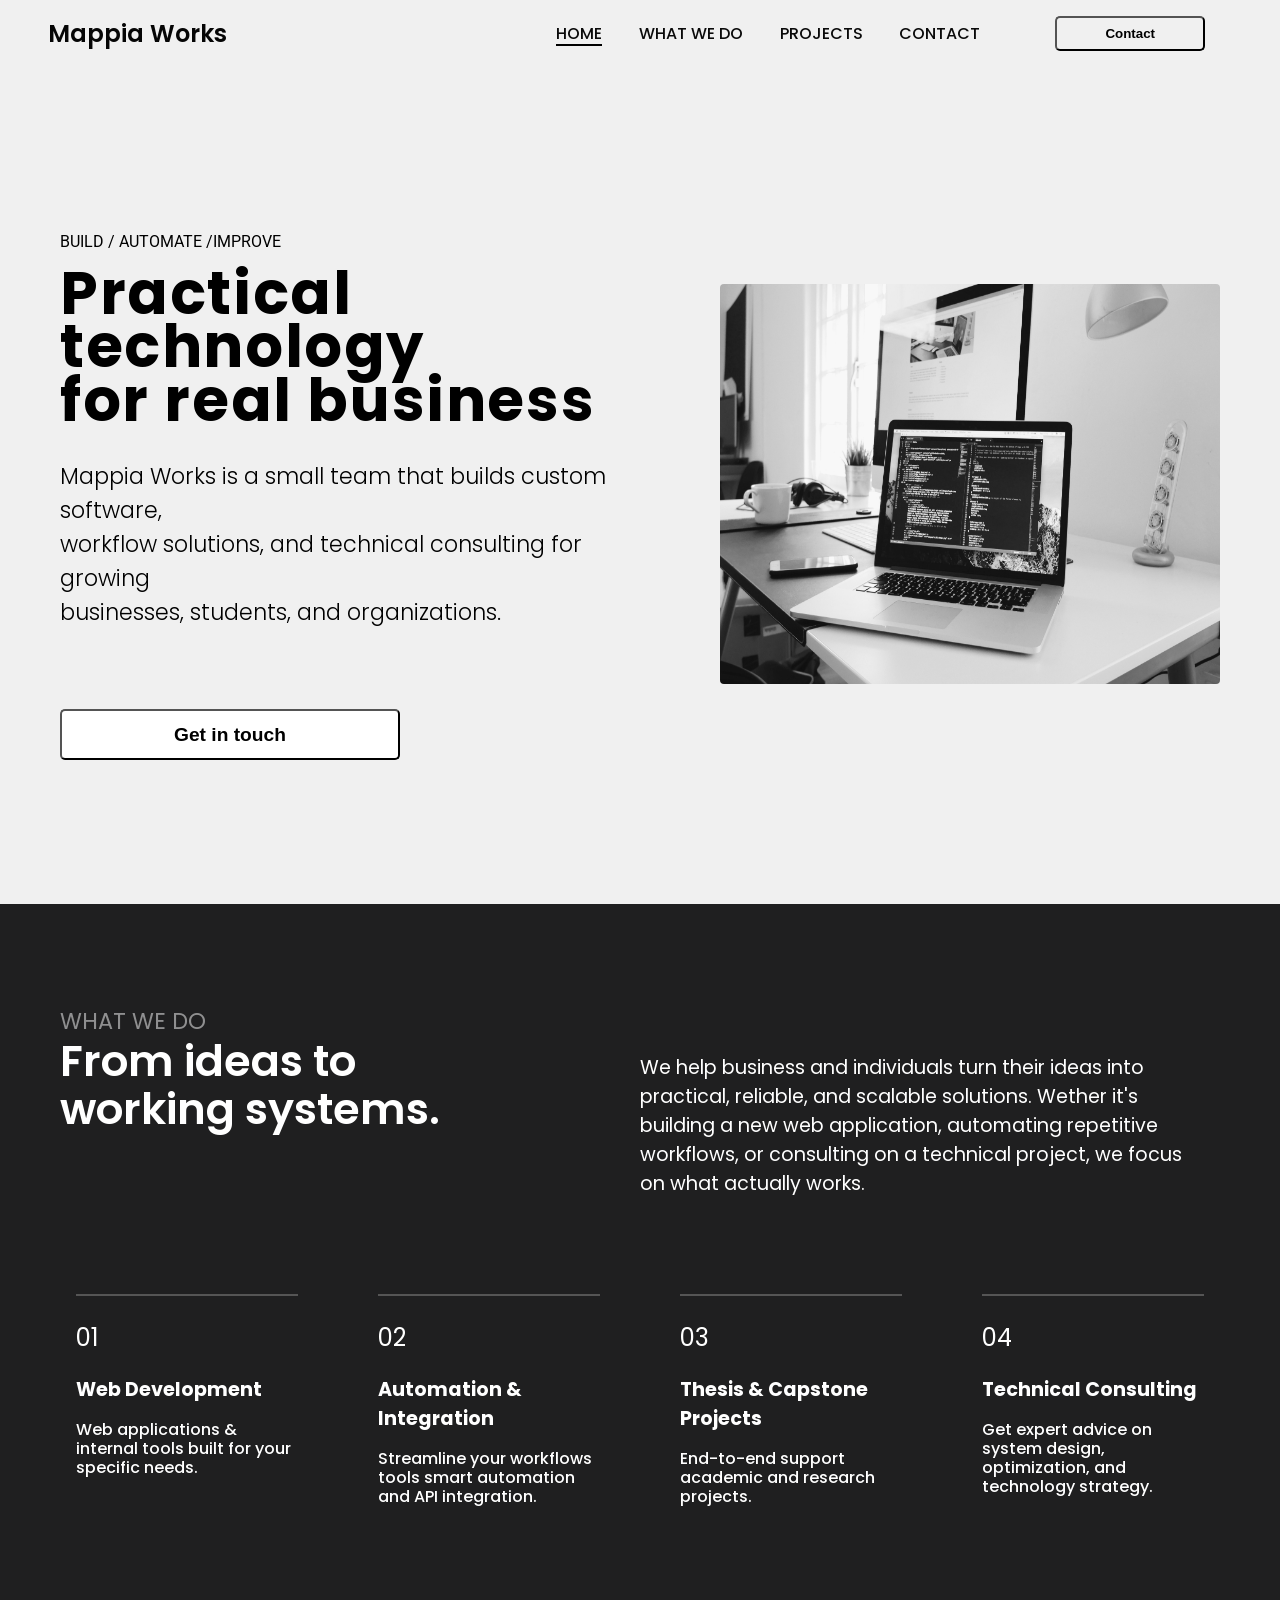
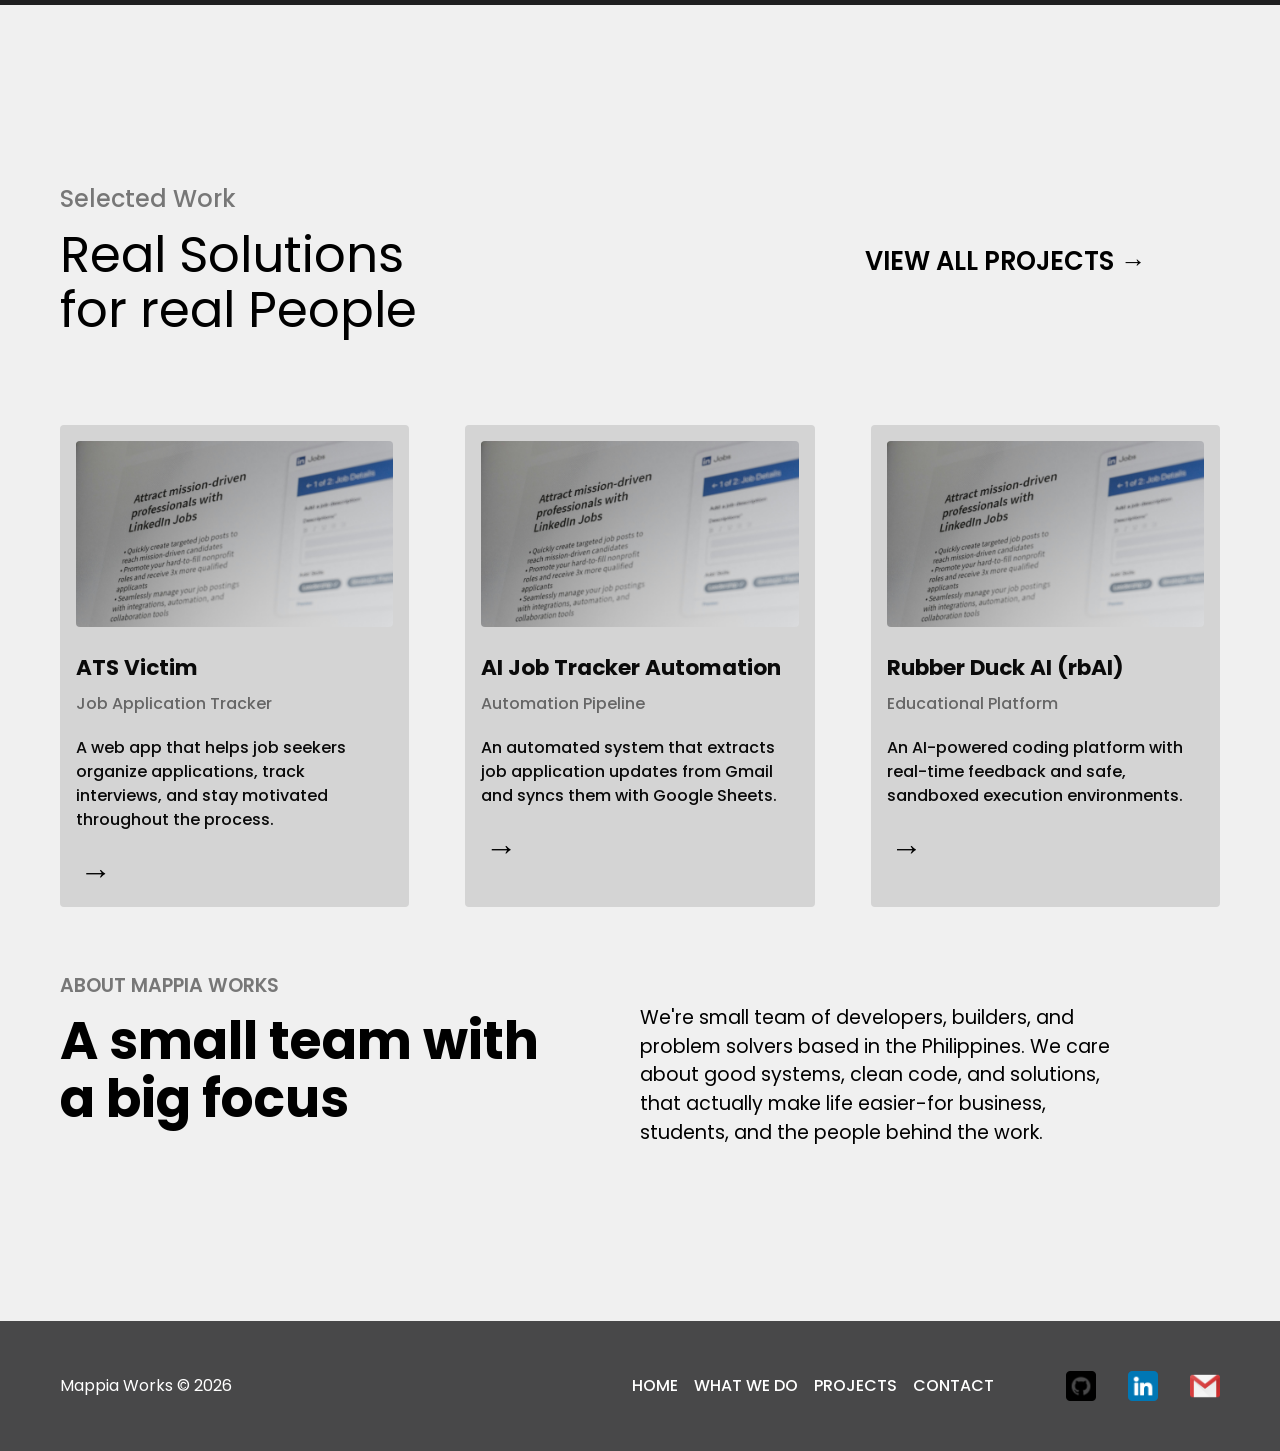
==== index.html @ 63f1b7a3 "testing5" ====
<!doctype html>
<html lang="en">
  <head>
    <meta charset="UTF-8" />
    <meta http-equiv="X-UA-Compatible" content="IE=edge" />
    <meta name="viewport" content="width=device-width, initial-scale=1.0" />
    <link rel="stylesheet"href="https://fonts.googleapis.com/css?family=Tangerine"/>
    <link href="https://fonts.googleapis.com/css2?family=Inter:wght@300;400;600;700&display=swap"
      rel="stylesheet"
    />
    <link rel="stylesheet" href="main.css" />
    <script src="main.js" defer></script>
    <title>Practice_Company</title>
  </head>
  <body>
    <header>
      <div class="navbar">
        <h1>Mappia Works</h1>
        <nav>
          <ul>
            <li><a href="#intro">Home</a></li>
            <li><a href="#what-we-do">What we do</a></li>
            <li><a href="#our-work">Projects</a></li>
            <li><a href="#footer">Contact</a></li>
          </ul>
          <button class="get-in-touch">Contact</button>
        </nav>
      </div>
    </header>

    <main>
      <section class="intro" id="intro">
        <div class="intro-text">
          <div class="small-intro">
            <h3>BUILD / AUTOMATE /IMPROVE</h3>
          </div>
          <div class="intro-content">
            <h2>
              Practical technology<br />
              for real business
            </h2>
            <p>
              Mappia Works is a small team that builds custom software,<br />
              workflow solutions, and technical consulting for growing<br />
              businesses, students, and organizations.
            </p>
          </div>
          <button class="get-in-touch-below">Get in touch</button>
        </div>
        <div class="intro-image">
          <img
            src="imgs/intropic.jpg"
            alt="Mappia Works intro image"
            width="600"
            height="400"
          />
        </div>
      </section>

      <section class="what-we-do" id="what-we-do">
        <div class="small-wedo">
          <h3>WHAT WE DO</h3>
          <h4>
            From ideas to<br />
            working systems.
          </h4>
          <p>
            We help business and individuals turn their ideas into<br />
            practical, reliable, and scalable solutions. Wether it's<br />
            building a new web application, automating repetitive<br />
            workflows, or consulting on a technical project, we focus<br />
            on what actually works.
          </p>
        </div>
        <div class="work-list">
          <ul>
            <li>
              <div class="line"></div>
              <h3>01</h3>
              <h4>Web Development</h4>
              <p>
                Web applications & internal tools built for your specific needs.
              </p>
            </li>
            <li>
              <div class="line"></div>
              <h3>02</h3>
              <h4>Automation & Integration</h4>
              <p>
                Streamline your workflows tools smart automation and API
                integration.
              </p>
            </li>
            <li>
              <div class="line"></div>
              <h3>03</h3>
              <h4>Thesis & Capstone Projects</h4>
              <p>End-to-end support academic and research projects.</p>
            </li>
            <li>
              <div class="line"></div>
              <h3>04</h3>
              <h4>Technical Consulting</h4>
              <p>
                Get expert advice on system design, optimization, and technology
                strategy.
              </p>
            </li>
          </ul>
        </div>
      </section>

      <section class="our-work" id="our-work">
        <h3>Selected Work</h3>
        <p>Real Solutions<br />for real People</p>

        <div class="to-projects">
          <a href="#" aria-label="View all projects"
            >View all projects &rarr;</a
          >
        </div>

        <div class="projects">
          <ul>
            <li>
              <img src="imgs/ATS.jpg" alt="ATS Victim project dashboard" />
              <h3>ATS Victim</h3>
              <p class="project-type">Job Application Tracker</p>
              <p>
                A web app that helps job seekers organize applications, track
                interviews, and stay motivated throughout the process.
              </p>
              <a href="#" aria-label="View ATS Victim project">&rarr;</a>
            </li>
            <li>
              <img
                src="imgs/ATS.jpg"
                alt="AI Job Tracker Automation project dashboard"
              />
              <h3>AI Job Tracker Automation</h3>
              <p class="project-type">Automation Pipeline</p>
              <p>
                An automated system that extracts job application updates from
                Gmail and syncs them with Google Sheets.
              </p>
              <a href="#" aria-label="View AI Job Tracker Automation project"
                >&rarr;</a
              >
            </li>
            <li>
              <img src="imgs/ATS.jpg" alt="Rubber Duck AI project dashboard" />
              <h3>Rubber Duck AI (rbAI)</h3>
              <p class="project-type">Educational Platform</p>
              <p>
                An AI-powered coding platform with real-time feedback and safe,
                sandboxed execution environments.
              </p>
              <a href="#" aria-label="View Rubber Duck AI project">&rarr;</a>
            </li>
          </ul>
        </div>

        <div class="last-part">
          <h3>ABOUT MAPPIA WORKS</h3>
          <h4>
            A small team with<br />
            a big focus
          </h4>
          <p>
            We're small team of developers, builders, and problem solvers based
            in the Philippines. We care about good systems, clean code, and
            solutions, that actually make life easier-for business, students,
            and the people behind the work.
          </p>
        </div>
      </section>

      <footer id="footer">
        <p>Mappia Works &copy; 2026</p>
        <div class="footer-nav">
          <ul>
            <li><a href="#intro">Home</a></li>
            <li><a href="#what-we-do">What we do</a></li>
            <li><a href="#our-work">Projects</a></li>
            <li><a href="#footer">Contact</a></li>
          </ul>
        </div>
        <div class="icons">
          <img
            src="imgs/github.png"
            alt="git icon"
            width="30"
            height="30"
            class="git-icon"
          />
          <img
            src="imgs/linkedin.png"
            alt="linkedin icon"
            width="30"
            height="30"
            class="linkedin-icon"
          />
          <img
            src="imgs/logo (1).png"
            alt="gmail icon"
            width="30"
            height="30"
            class="gmail-icon"
          />
        </div>
      </footer>
    </main>
  </body>
</html>
---- main.css ----
@import url("https://fonts.googleapis.com/css2?family=Poppins:wght@300;400;600;700&display=swap");
@import url("https://fonts.googleapis.com/css2?family=Roboto:wght@300;400;700&display=swap");

html {
  font-size: 16px;
}

* {
  box-sizing: border-box;
  margin: 0;
  padding: 0;
}

body {
  background-color: #f0f0f0;
  font-family: "Poppins", sans-serif;
  padding-top: 5rem;
}

header .navbar {
  position: fixed;
  top: 0;
  left: 0;
  z-index: 10;
  width: 100%;
  display: flex;
  align-items: center;
  background-color: #f0f0f0;
  padding: 1rem;
  color: #050505;
}

.navbar h1 {
  font-size: 1.5rem;
  font-weight: 600;
  margin-left: 2rem;
  font-weight: 600;
}

nav {
  display: flex;
  align-items: center;
  gap: 1rem;
  margin-left: auto;
}

ul {
  display: flex;
  text-transform: uppercase;
  text-align: center;
  gap: 2.3rem;
  margin: 0;
  position: relative;
  right: 20%;
}

li,
a {
  text-decoration: none;
  list-style: none;
  color: #0a0a0a;
  font-weight: 500;
}

nav li a {
  display: inline-block;
  background: linear-gradient(#000, #000) left bottom / 0 2px no-repeat;
}

nav li a:hover {
  animation: underlineGrow 0.3s ease-in-out forwards;
}

nav li a.active {
  background: linear-gradient(#000, #000) left bottom / 100% 2px no-repeat;
}

@keyframes underlineGrow {
  from {
    background-size: 0 2px;
  }
  to {
    background-size: 100% 2px;
  }
}

.get-in-touch {
  background-color: #fff;
  color: #000;
  padding: 0.5rem 3rem;
  border-radius: 5px;
  position: relative;
  right: 10%;
  transition: color 0.3s ease-in-out;
  font-weight: 600;
}

.get-in-touch,
.get-in-touch-below {
  background: linear-gradient(#000, #000) bottom / 100% 0 no-repeat;
  transition:
    background-size 0.3s ease-in-out,
    color 0.3s ease-in-out;
}

.get-in-touch:hover,
.get-in-touch-below:hover {
  background-size: 100% 100%;
  color: #fff;
}

.intro {
  font-family: "Poppins", sans-serif;
  margin: 0 60px;
  padding-top: 2rem;
  margin-bottom: 9rem;
  display: flex;
  gap: 3rem;
  align-items: center;
}

.intro,
.what-we-do,
.our-work,
footer {
  scroll-margin-top: 5rem;
}

.intro-text,
.intro-image {
  width: 50%;
}

.intro-image img {
  display: block;
  width: 90%;
  margin-left: auto;
  margin-top: 6rem;
  filter: grayscale(100%);
  border-radius: 4px;
}

.small-intro h3 {
  text-align: left;
  margin: 120px 0 0 0;
  font-size: 1rem;
  font-weight: 400;
  font-family: "Roboto", sans-serif;
}

.intro-content h2 {
  font-size: 3.7rem;
  margin: 1rem 0;
  letter-spacing: 0.1rem;
  line-height: 0.9;
}

.intro-content p {
  font-size: 1.4rem;
  margin: 2rem 0;
  font-weight: 300;
}

.get-in-touch-below {
  background-color: #fff;
  color: #000;
  padding: 0.8rem 7rem;
  border-radius: 5px;
  margin-top: 3rem;
  font-weight: 600;
  font-size: 1.2rem;
}

.what-we-do {
  padding: 5rem 60px;
  margin: 8rem 0;
  background-color: #1f1f20;
  color: #fff;
    }

.small-wedo h3 {
  font-size: 1.4rem;
  opacity: 0.5;
  font-weight: 400;
}

.small-wedo h3,
.small-wedo h4 {
  position: relative;
  top: 20px;
}

.small-wedo h4 {
  font-size: 2.7rem;
  font-weight: 600;
  line-height: 1.1;
}

.small-wedo p {
  width: min(50%, 600px);
  margin-left: auto;
  font-size: 1.2rem;
  margin-bottom: 1rem;
  position: relative;
  bottom: 60px;
}

.work-list li {
  min-width: 20px;
  padding: 1rem;
  height: 100%;
  width: 100%;
  transition:
    transform 0.3s ease-in-out,
    box-shadow 0.3s ease-in-out;
}

.work-list li:hover {
  box-shadow: inset 0 0 0 1px #f1f0f0;
  border-radius: 4px;
  transform: scale(1.02);
  height: 100%;
  width: 100%;
}

.work-list li:hover .line {
  opacity: 0;
  transition: opacity 0.5s ease-in-out;
}

.work-list ul {
  display: grid;
  grid-template-columns: repeat(4, minmax(0, 1fr));
  gap: 3rem;
  margin: 0;
  padding: 0.2rem 0;
  position: static;
  right: auto;
  text-align: left;
  text-transform: none;
  align-items: start;
}

.work-list .line {
  width: 100%;
  height: 2px;
  margin-bottom: 1.5rem;
  background-color: #555;
  transition: opacity 0.5s ease-in-out;
}

.work-list li h3 {
  color: #ffffff;
  margin-bottom: 1.25rem;
  font-size: 1.5rem;
  font-weight: 400;
}

.work-list li h4 {
  color: #ffffff;
  margin-bottom: 1rem;
  font-size: 1.2rem;
}

.work-list li p {
  color: #ffffff;
  font-size: 1rem;
  line-height: 1.2rem;
}

.our-work {
  padding: 3rem 60px 0.12rem;
  margin: 8rem 0 2rem;
  background-color: #f0f0f0;
  color: #000;
}

.our-work > h3 {
  font-size: 1.5rem;
  margin-bottom: 0.75rem;
  opacity: 0.5;
  font-weight: 500;
}

.our-work > p {
  margin-bottom: 3rem;
  font-size: 3.1rem;
  line-height: 1.1;
}

.projects {
  max-width: 1400px;
  margin: 0 auto;
}

.to-projects {
  text-align: right;
  position: relative;
  right: 4rem;
  bottom: 9rem;
}

.to-projects a {
  text-transform: uppercase;
  font-size: 1.6rem;
  text-decoration: none;
  border: 2px solid transparent;
  color: #000;
  font-weight: 600;
  background: linear-gradient(#000, #000) bottom / 100% 0 no-repeat;
  transition:
    background-size 0.3s ease-in-out,
    color 0.3s ease-in-out;
  padding: 0.5rem 0.5rem;
}

.to-projects a:hover {
  background-size: 100% 100%;
  color: #fff;
  border-color: #6d6c6c;
  padding: 0.5rem 0.5rem;
}

.projects ul {
  display: grid;
  grid-template-columns: repeat(3, minmax(0, 1fr));
  gap: 3.5rem;
  margin: 0;
  position: static;
  right: auto;
  text-align: left;
  text-transform: none;
}

.projects li {
  min-width: 0;
  background-color: #d4d4d4;
  padding: 1rem;
  border-radius: 4px;
  transition:
    transform 0.3s ease-in-out,
    box-shadow 0.3s ease-in-out;
}

.projects li > img {
  display: block;
  width: 100%;
  aspect-ratio: 1.7 / 1;
  object-fit: cover;
  margin-bottom: 1.5rem;
  border-radius: 4px;
}

.projects li h3 {
  margin-bottom: 0.5rem;
  font-size: 1.35rem;
}

.projects li p {
  max-width: 24rem;
  margin-bottom: 1.25rem;
  font-size: 1rem;
  line-height: 1.5;
}

.projects li .project-type {
  margin-bottom: 1.25rem;
  color: #666;
}

.projects li a {
  display: inline-block;
  color: #000;
  font-size: 2rem;
  line-height: 1;
  padding: 0.1rem;
  border: 2px solid transparent;
  text-decoration: none;
  transition:
    border-color 0.3s ease-in-out,
    color 0.3s ease-in-out;
}

.projects li:hover {
  box-shadow: 0 0 5px rgba(0, 0, 0, 0.2);
  color: #000;
  transform: scale(1.06);
  transition: box-shadow 0.4s all ease-in-out;
}

.projects li:hover a {
  color: #ffffff;
  border-color: #6d6c6c;
  background-color: black;
}

.last-part {
  margin-top: 4rem;
}

.last-part h3 {
  font-size: 1.2rem;
  margin-bottom: 0.75rem;
  opacity: 0.5;
  font-weight: 600;
}

.last-part h4 {
  font-size: 3.25rem;
  color: black;
  margin-bottom: 1rem;
  line-height: 1.1;
}

.last-part p {
  max-width: 30rem;
  font-size: 1.2rem;
  line-height: 1.5;
  position: relative;
  left: 50%;
  bottom: 139px;
}

footer {
  background-color: #484849;
  height: 130px;
  width: 100%;
  display: flex;
  align-items: center;
  justify-content: space-between;
  padding: 0 60px;
  color: #fff;
}

.footer.nav li {
  list-style: none;
}

.footer-nav ul {
  display: flex;
  gap: 1rem;
  margin: 0;
}

.footer-nav {
  margin-left: auto;
}

.icons {
  display: flex;
  gap: 2rem;
  transition: all 0.3s ease-in-out;
}

.icons img:hover {
  filter: drop-shadow(0 0 4px #dbd6e2);
  transform: scale(1.1);
  transition: all 0.3s ease-in-out;
}

.footer-nav a {
  display: inline-block;
  color: #fff;
  text-decoration: none;
  font-weight: 500;
  background: linear-gradient(#fff, #fff) left bottom / 0 2px no-repeat;
}

.footer-nav a:hover {
  animation: underlineGrow 0.3s ease-in-out forwards;
}

@keyframes underlineGrow {
  from {
    background-size: 0 2px;
  }
  to {
    background-size: 100% 2px;
  }
}
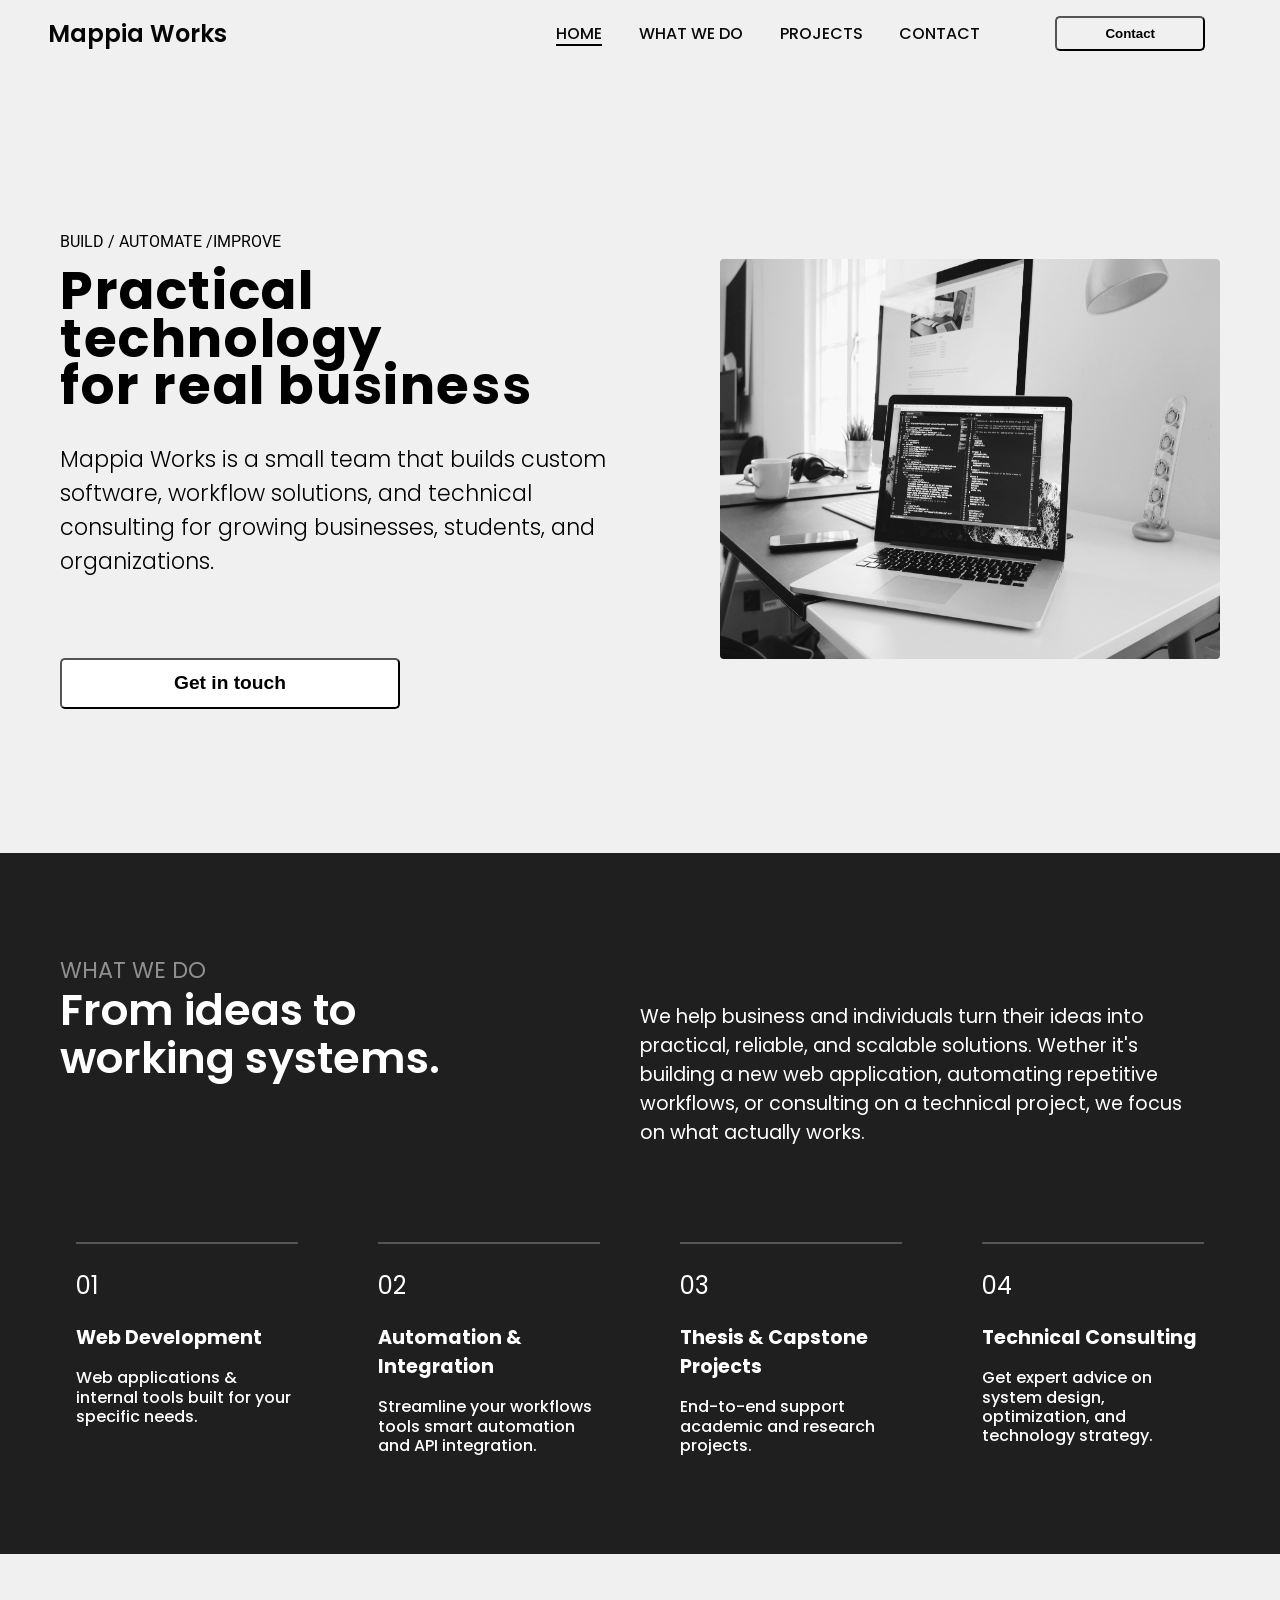
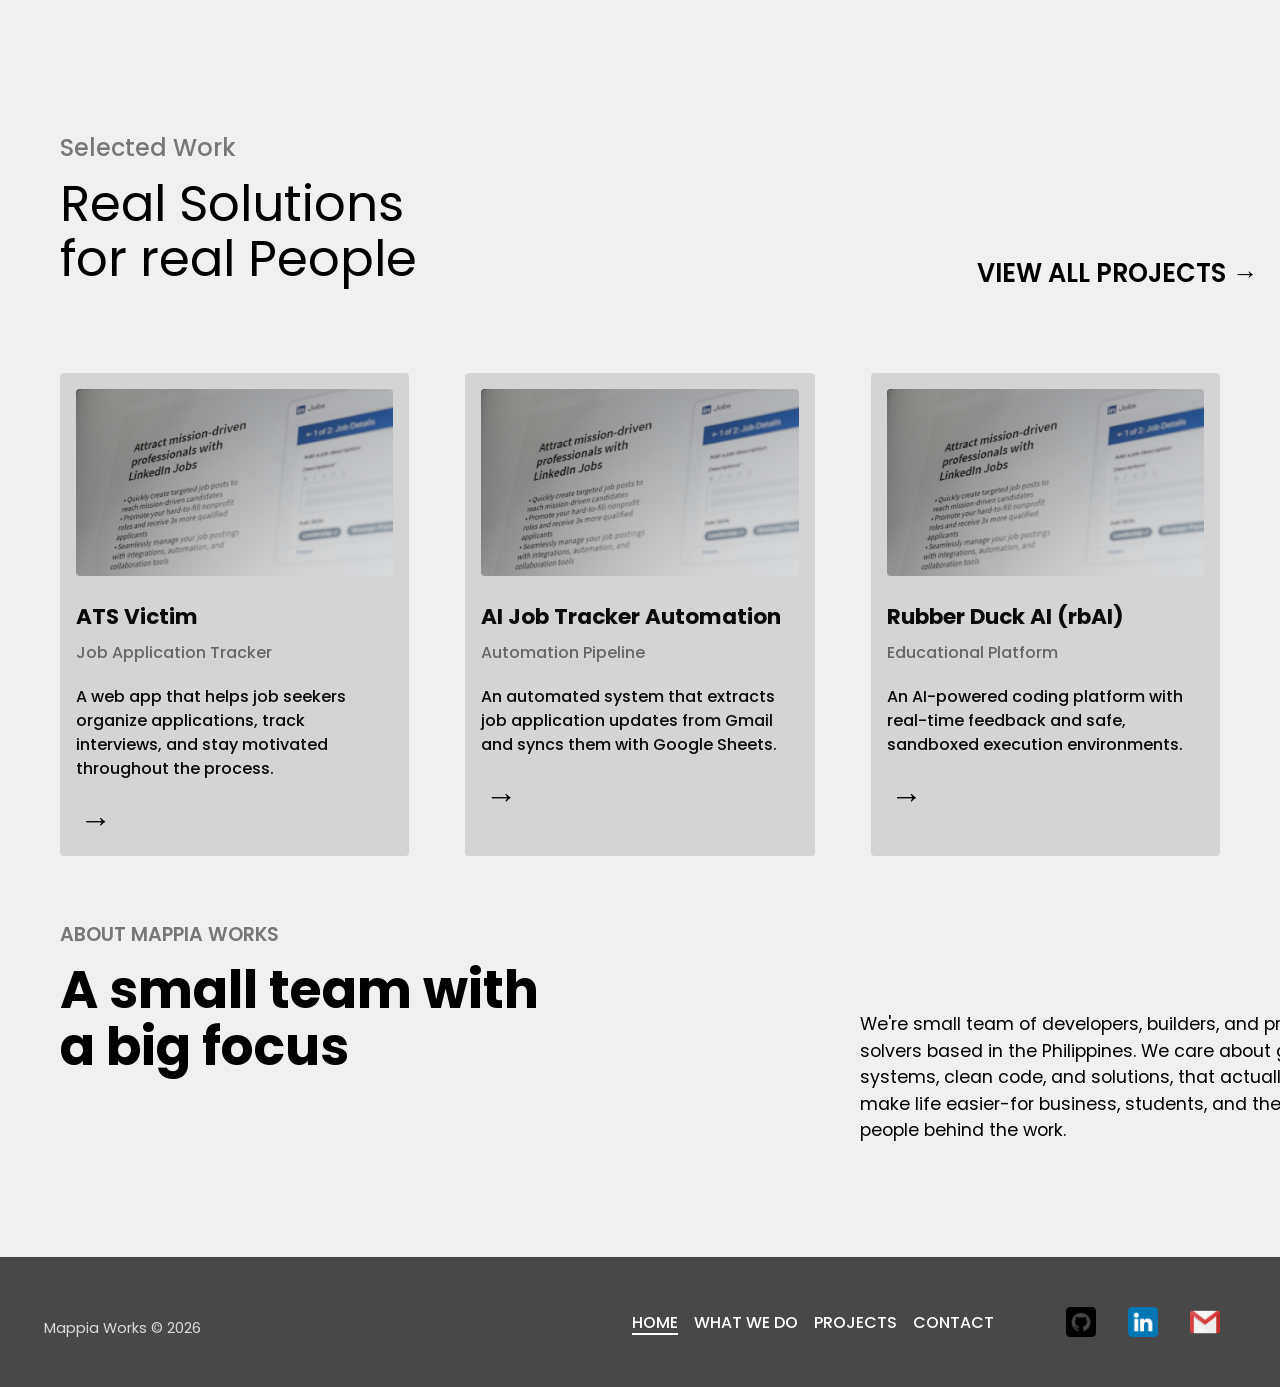
==== commit edfa6525: "responsive" ====
--- a/index.html
+++ b/index.html
@@ -9,6 +9,7 @@
       rel="stylesheet"
     />
     <link rel="stylesheet" href="main.css" />
+    <link rel="stylesheet" href="reponsive.css" />
     <script src="main.js" defer></script>
     <title>Practice_Company</title>
   </head>
@@ -16,7 +17,10 @@
     <header>
       <div class="navbar">
         <h1>Mappia Works</h1>
-        <nav>
+        <button class="menu-toggle" type="button" aria-expanded="false" aria-controls="primary-navigation">
+          Menu
+        </button>
+        <nav id="primary-navigation">
           <ul>
             <li><a href="#intro">Home</a></li>
             <li><a href="#what-we-do">What we do</a></li>
@@ -40,9 +44,9 @@
               for real business
             </h2>
             <p>
-              Mappia Works is a small team that builds custom software,<br />
-              workflow solutions, and technical consulting for growing<br />
-              businesses, students, and organizations.
+              Mappia Works is a small team that builds custom software, workflow
+              solutions, and technical consulting for growing businesses,
+              students, and organizations.
             </p>
           </div>
           <button class="get-in-touch-below">Get in touch</button>
--- a/main.css
+++ b/main.css
@@ -15,6 +15,20 @@
   background-color: #f0f0f0;
   font-family: "Poppins", sans-serif;
   padding-top: 5rem;
+  animation-name: practice1;
+  animation-duration: 0.7s;
+  animation-timing-function: ease-out;
+  animation-fill-mode: both;
+  animation-delay: 0.2s;
+}
+
+@keyframes practice1 {
+  from {
+    opacity: 0;
+  }
+  to {
+    opacity: 1;
+  }
 }
 
 header .navbar {
@@ -171,12 +185,15 @@
   font-size: 1.2rem;
 }
 
+
+
+
 .what-we-do {
   padding: 5rem 60px;
   margin: 8rem 0;
   background-color: #1f1f20;
   color: #fff;
-    }
+}
 
 .small-wedo h3 {
   font-size: 1.4rem;
@@ -432,6 +449,14 @@
   color: #fff;
 }
 
+footer p {
+  font-size: 1.9rem;
+  position: relative;
+  top: 0.5rem;
+  right: 2rem;
+  opacity: 0.8;
+}
+
 .footer.nav li {
   list-style: none;
 }
@@ -468,6 +493,10 @@
 
 .footer-nav a:hover {
   animation: underlineGrow 0.3s ease-in-out forwards;
+}
+
+.footer-nav a.active {
+  background: linear-gradient(#fff, #fff) left bottom / 100% 2px no-repeat;
 }
 
 @keyframes underlineGrow {
--- a/reponsive.css
+++ b/reponsive.css
@@ -0,0 +1,701 @@
+* {
+  box-sizing: border-box;
+}
+
+html,
+body {
+  overflow-x: hidden; /* Recommended to prevent horizontal scrollbars */
+}
+
+@media (max-width: 642px) and (min-width: 320px) {
+  .intro {
+    flex-direction: column;
+    align-items: stretch;
+    gap: 1.5rem;
+  }
+
+  .intro-text,
+  .intro-image {
+    width: 100%;
+  }
+
+  .intro-image {
+    order: -1;
+  }
+
+  header .navbar {
+    padding: 1rem;
+  }
+
+  .navbar h1 {
+    margin-left: 0;
+    font-size: 1.25rem;
+  }
+
+  .menu-toggle {
+    display: block;
+    margin-left: auto;
+    padding: 0.45rem 0.75rem;
+    border: 1px solid #000;
+    border-radius: 4px;
+    background: #fff;
+    color: #000;
+    font: inherit;
+    font-size: 0.8rem;
+    cursor: pointer;
+  }
+
+  .navbar nav {
+    display: none;
+    position: absolute;
+    top: 100%;
+    right: 1rem;
+    left: 1rem;
+    flex-direction: column;
+    align-items: stretch;
+    gap: 0.75rem;
+    padding: 1rem;
+    background: #f0f0f0;
+    border: 1px solid #000;
+  }
+
+  .navbar.menu-open nav {
+    display: flex;
+  }
+
+  .navbar nav ul {
+    position: static;
+    display: flex;
+    flex-direction: column;
+    gap: 0.75rem;
+    text-align: left;
+  }
+
+  .navbar nav .get-in-touch {
+    position: static;
+    width: 100%;
+    padding: 0.5rem;
+    display: flex;
+    align-items: center;
+    justify-content: center;
+    text-align: center;
+  }
+
+  .small-intro h3 {
+    text-align: center;
+    font-size: 0.5rem;
+    white-space: nowrap;
+    margin-top: 0;
+    right: 1.4rem;
+  }
+
+  .intro-content h2 {
+    font-size: 0.9rem;
+    white-space: nowrap;
+    text-align: center;
+    position: relative;
+    right: 0.1rem;
+  }
+
+  .intro-content {
+    transform: translateY(1rem);
+  }
+
+  .intro-content p {
+    font-size: 0.5rem;
+    white-space: normal;
+    line-height: 1.2;
+    margin: 0.1rem 0;
+    text-align: center;
+    position: static;
+    width: 100%;
+  }
+  .get-in-touch-below {
+    padding: 0.2rem 1rem;
+    font-size: 0.8rem;
+    text-align: center;
+    margin-top: 1rem;
+    position: absolute;
+    top: 65%;
+    left: 50%;
+    transform: translateX(-50%);
+  }
+
+  .intro-content p,
+  .intro-content h2 {
+    margin-bottom: 0.5rem;
+  }
+
+  .intro-image img {
+    width: 100%;
+    height: auto;
+    position: static;
+    margin: 2rem auto 0;
+    z-index: auto;
+  }
+
+  .small-wedo h3,
+  .small-wedo h4 {
+    font-size: 0.9rem;
+  }
+
+  .small-wedo p {
+    width: 100%;
+    margin-left: 0;
+    position: static;
+    bottom: auto;
+    margin-top: 5rem;
+    text-align: left;
+    font-size: 0.8rem;
+  }
+
+  .work-list ul {
+    display: flex;
+    flex-direction: column;
+    gap: 1rem;
+  }
+
+  .work-list li {
+    width: 100%;
+  }
+
+  .work-list li h3,
+  .work-list li h4,
+  .work-list li p {
+    text-align: left;
+    font-size: 0.8rem;
+    margin: auto;
+  }
+
+  .our-work h3,
+  .our-work p {
+    line-height: 1.2;
+    font-size: 0.9rem;
+    position: relative;
+    top: -5rem;
+  }
+
+  .our-work p {
+    font-size: 1.3rem;
+  }
+
+  .to-projects {
+    text-align: left;
+    position: relative;
+    bottom: 5rem;
+    right: -6rem;
+    margin-top: 1rem;
+  }
+
+  .to-projects a {
+    font-size: 0.8rem;
+  }
+
+  .projects ul {
+    display: flex;
+    flex-direction: column;
+    gap: 1rem;
+  }
+
+  .projects li {
+    width: 100%;
+  }
+
+  .projects li h3,
+  .projects li p,
+  .projects li a {
+    text-align: left;
+    font-size: 0.8rem;
+    margin: auto;
+    position: relative;
+    top: -1rem;
+  }
+
+  .last-part h3 {
+    position: relative;
+    top: -1rem;
+  }
+
+  .last-part h4 {
+    position: relative;
+    top: -1rem;
+    font-size: 1.3rem;
+  }
+
+  .last-part p {
+    position: relative;
+    top: -1rem;
+    left: 0;
+    padding: auto;
+    font-size: 0.6rem;   
+    text-align: center; 
+  }
+
+  .last-part h3 {
+    text-align: left;
+    font-size: 0.8rem;
+  }
+
+  #footer p {
+    font-size: 0.7rem;
+    white-space: nowrap;
+    position: relative;
+    right: -2rem;
+    bottom: -2rem;
+  }
+
+  .footer-nav {
+    display: none;
+  }
+
+  .icons {
+    position: relative;
+    right: 6.5rem;
+    bottom: 1.7rem;
+   
+  }
+}
+
+@media (max-width: 642px) and (min-width: 375px) {
+  #primary-navigation li {
+    font-size: 0.8rem;
+    position: relative;
+    left: 2.9rem;
+  }
+
+  .intro-content h2 {
+    font-size: 1.4rem;
+    line-height: 1.1;
+    line-height: 1.1;
+    white-space: nowrap;
+    margin-bottom: 0.5rem;
+    position: relative;
+    right: 0.1rem;
+  }
+
+  .intro-content p {
+    white-space: normal;
+    text-align: center;
+    line-height: 1.1;
+    font-size: 0.6rem;
+    margin: 0.1rem 0;
+    position: static;
+    width: 100%;
+  }
+
+  .get-in-touch-below {
+    position: relative;
+    top: 1.5rem;
+  }
+
+  .small-wedo p {
+    white-space: normal;
+    padding: auto;
+    font-size: 0.6rem;
+    text-align: left;
+    position: relative;
+    bottom: 2.5rem;
+  }
+
+  .to-projects {
+    position: relative;
+    bottom: 5rem;
+    left: 9rem;
+    margin-top: 1rem;
+  }
+
+  .icons {
+    position: relative;
+    right: 5rem;
+    bottom: 1.7rem;
+  }
+
+  #footer p {
+    font-size: 0.7rem;
+    white-space: nowrap;
+    position: relative;
+    left: 4rem;
+    bottom: -2rem;
+  }
+}
+
+@media (min-width: 425px) {
+  #footer p {
+    font-size: 0.7rem;
+    white-space: nowrap;
+    position: relative;
+    left: 5.7rem;
+    bottom: -2rem;
+  }
+
+  .to-projects {
+    position: relative;
+    bottom: 5rem;
+    left: 12.5rem;
+    margin-top: 1rem;
+  }
+}
+
+@media (max-width: 768px) and (min-width: 642px) {
+  .navbar h1 {
+    white-space: nowrap;
+    font-size: 1.2rem;
+  }
+
+  .navbar .get-in-touch {
+    width: 6rem;
+    height: 1.5rem;
+    position: relative;
+    right: 0;
+    padding: 0;
+    font-size: 0.8rem;
+    display: flex;
+    align-items: center;
+    justify-content: center;
+    text-align: center;
+  }
+
+  #primary-navigation li {
+    font-size: 0.7rem;
+    position: relative;
+    left: 2.9rem;
+  }
+
+  #primary-navigation ul {
+    gap: 1.5rem;
+  }
+
+  .navbar button.menu-toggle {
+    display: none;
+  }
+
+  .small-intro h3 {
+    font-size: 0.7rem;
+  }
+
+  .intro-content h2 {
+    font-size: 1.9rem;
+    white-space: nowrap;
+  }
+
+  .intro-content p {
+    font-size: 0.7rem;
+    white-space: normal;
+    text-align: left;
+    overflow-wrap: break-word;
+  }
+
+  .intro-image img {
+    width: 100%;
+    height: 100%;
+    position: static;
+    margin: 2rem 2rem 0;
+    z-index: auto;
+  }
+
+  .get-in-touch-below {
+    padding: 0.7rem 1.6rem;
+    font-size: 0.8rem;
+  }
+
+  .small-wedo h3 {
+    font-size: 1rem;
+  }
+
+  .small-wedo h4 {
+    font-size: 1.5rem;
+  }
+
+  .small-wedo p {
+    white-space: nowrap;
+    font-size: 0.8rem;
+    position: relative;
+    bottom: 2rem;
+  }
+
+  .work-list ul {
+    display: flex;
+    flex-direction: column;
+    gap: 1rem;
+  }
+
+  .work-list li {
+    width: 100%;
+  }
+
+  .our-work h3 {
+    font-size: 1.1rem;
+    position: relative;
+    top: -5rem;
+  }
+  .our-work p {
+    line-height: 1.2;
+    font-size: 1.5rem;
+    position: relative;
+    top: -5rem;
+  }
+
+  .to-projects {
+    position: relative;
+    bottom: 5rem;
+    left: 3rem;
+    margin-top: 1rem;
+  }
+
+  .to-projects a {
+    font-size: 1.5rem;
+  }
+
+  .projects ul {
+    display: flex;
+    flex-direction: column;
+    gap: 1rem;
+  }
+
+  .projects li {
+    width: 100%;
+  }
+
+  .projects li h3,
+  .projects li p,
+  .projects li a {
+    font-size: 1.1rem;
+    position: relative;
+    top: -1rem;
+  }
+
+  .last-part h3 {
+    position: relative;
+    top: -1rem;
+    font-size: 0.8rem;
+    line-height: 0.5;
+  }
+
+  .last-part h4 {
+    position: relative;
+    top: -1rem;
+    font-size: 1.5rem;
+  }
+
+  .last-part p {
+    font-size: 0.8rem;
+    line-height: 1.2;
+    position: relative;
+    top: -1rem;
+    left: 10rem;
+  }
+
+  .footer-nav {
+    display: none;
+  }
+
+  #footer p {
+    font-size: 0.8rem;
+    white-space: nowrap;
+    position: relative;
+    left: -1rem;
+    top: 0.3rem;
+  }
+}
+
+@media (max-width: 1024px) and (min-width: 642px) {
+  #primary-navigation li {
+    font-size: 0.8rem;
+    position: relative;
+    left: 2.1rem;
+  }
+
+  #primary-navigation ul {
+    gap: 1.5rem;
+  }
+
+  .navbar button.menu-toggle {
+    display: none;
+  }
+
+  .intro-content h2 {
+    font-size: 1.8rem;
+    white-space: nowrap;
+  }
+
+  .intro-content p {
+    font-size: 1rem;
+    white-space: normal;
+    overflow-wrap: break-word;
+  }
+
+  .small-wedo h3 {
+    font-size: 1.2rem;
+  }
+
+  .small-wedo h4 {
+    font-size: 1.8rem;
+  }
+
+  .small-wedo p {
+    font-size: 0.8rem;
+  }
+
+  .work-list li h3 {
+    font-size: 0.9rem;
+  }
+
+  .work-list li h4 {
+    font-size: 0.9rem;
+  }
+
+  .work-list li p {
+    font-size: 0.8rem;
+  }
+
+  .work-list li p,
+  .work-list li h3,
+  .work-list li h4 {
+    line-height: 1.1;
+  }
+
+  .our-work h3 {
+    font-size: 1.2rem;
+  }
+
+  .our-work p {
+    font-size: 1.8rem;
+  }
+
+  .to-projects a {
+    font-size: 1.2rem;
+  }
+
+  .to-projects {
+    position: relative;
+    bottom: 5rem;
+    left: 3rem;
+  }
+
+  .projects li p {
+    font-size: 1.1rem;
+  }
+
+  .last-part h3 {
+    font-size: 0.9rem;
+  }
+
+  .last-part h4 {
+    font-size: 1.8rem;
+  }
+
+  .last-part p {
+    font-size: 1.1rem;
+  }
+
+  .footer-nav {
+    display: none;
+  }
+
+  #footer p {
+    font-size: 0.9rem;
+    position: relative;
+    left: -1rem;
+    top: 0.4rem;
+  }
+}
+
+@media (min-width: 1025px) and (max-width: 1440px) {
+  .intro-content h2 {
+    font-size: 3.3rem;
+  }
+
+  #footer p {
+    font-size: 0.9rem;
+    position: relative;
+    left: -1rem;
+    top: 0.4rem;
+  }
+
+  .last-part p {
+    font-size: 1.1rem;
+    position: relative;
+   
+    left: 50rem;
+    bottom: 5rem;
+  }
+
+  .to-projects {
+    position: relative;
+    bottom: 5rem;
+    left: 3rem;
+  }
+
+  .menu-toggle {
+    display: none;
+  }
+
+  
+}
+
+@media (min-width: 642px) and (max-width: 1024px) {
+  .last-part p {
+    position: static;
+    left: auto;
+    top: auto;
+    bottom: auto;
+    max-width: 100%;
+    margin-top: 1rem;
+  }
+}
+
+@media (min-width: 2560px) {
+  .last-part p {
+    font-size: 1.6rem;
+    line-height: 1.5;
+    position: relative;
+    max-width: 50rem;
+    left: 80%;
+    transform: translateX(-50%);
+  }
+
+  .to-projects {
+    position: relative;
+    bottom: 5rem;
+    left: 3rem;
+  }
+
+  .menu-toggle {
+    display: none;
+  }
+
+  .footer-nav {
+   font-size: 1.5rem;
+  }
+  
+  .footer-nav ul {
+    gap: 3rem;
+  }
+
+  #footer p {
+    font-size: 1.4rem;
+    position: relative;
+    left: -1rem;
+    bottom: 0.1rem;
+  }
+}
+
+@media (min-width: 1440px) {
+  .menu-toggle {
+    display: none;
+  }
+
+  #footer p {
+    font-size: 1.2rem;
+    position: relative;
+    left: -1rem;
+    bottom: 0.1rem;
+  }
+
+  .to-projects {
+    position: relative;
+    bottom: 5rem;
+    left: -1rem;
+  }
+
+}
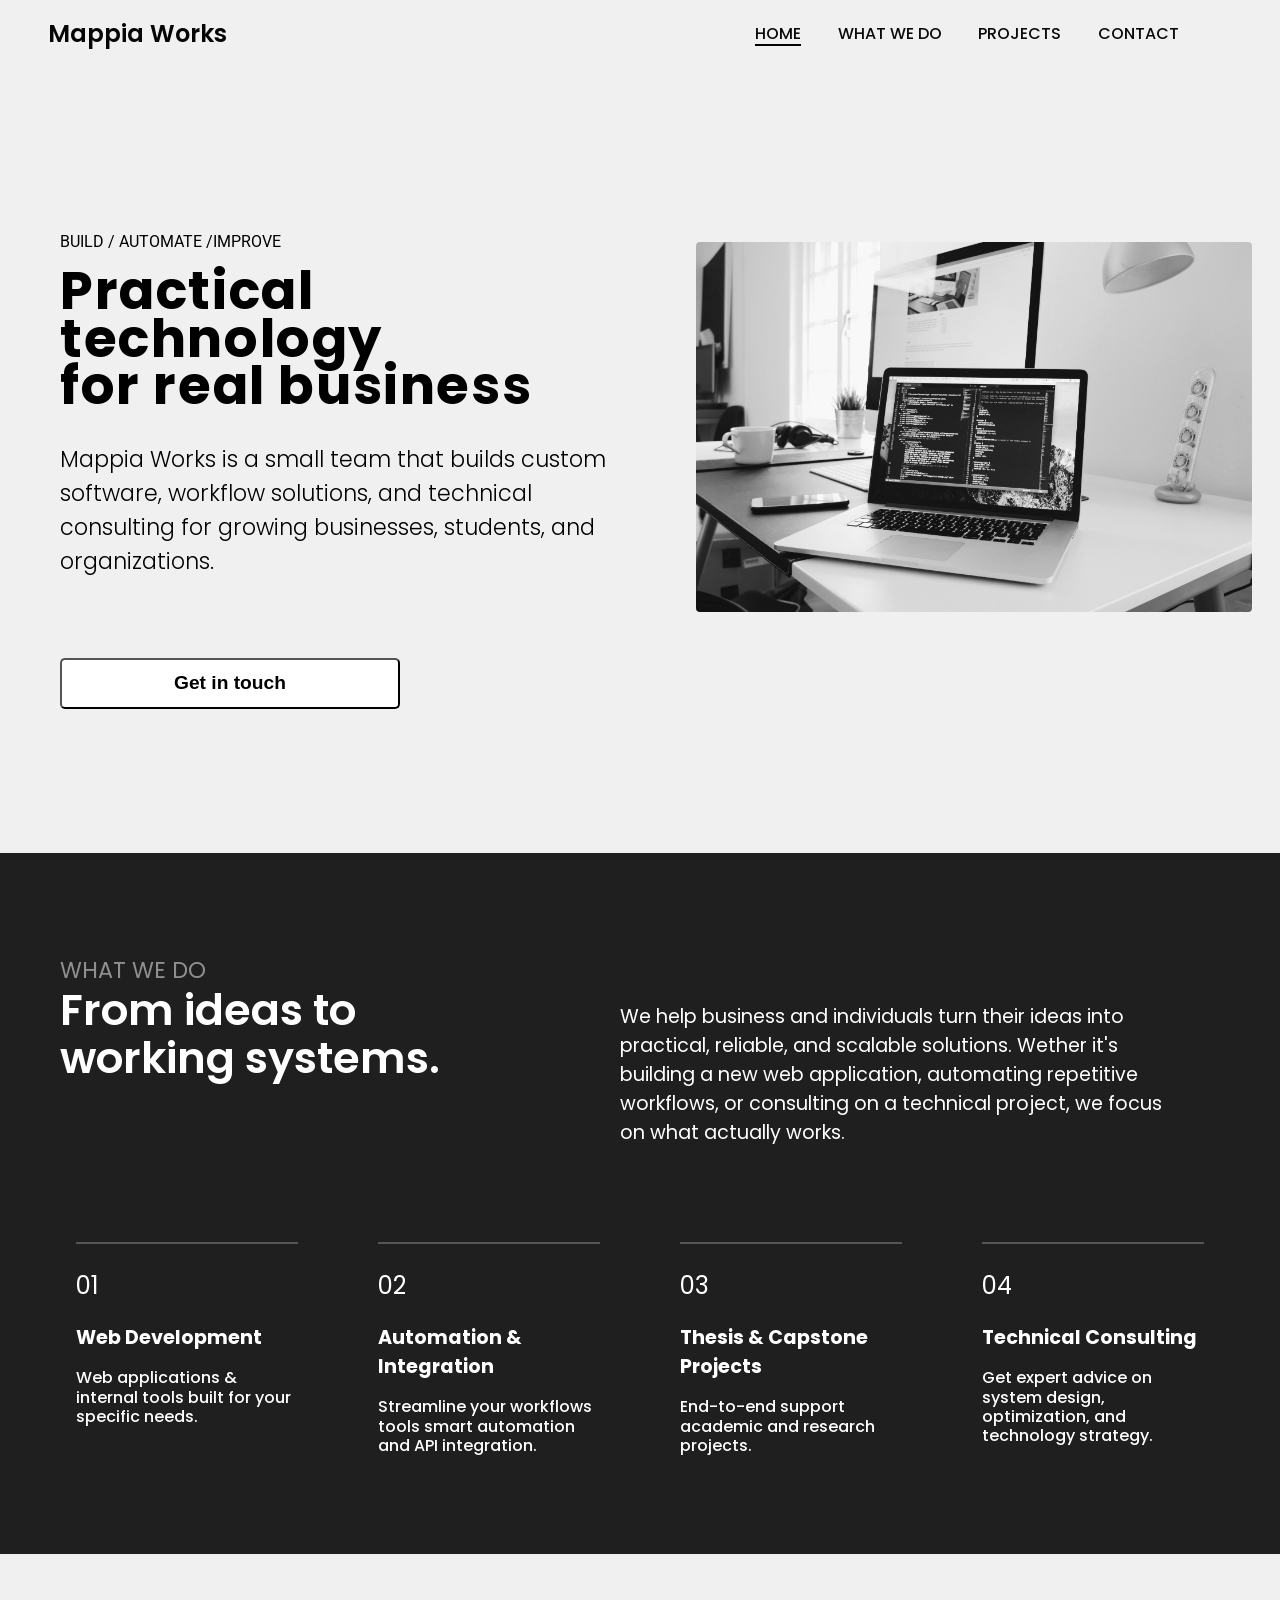
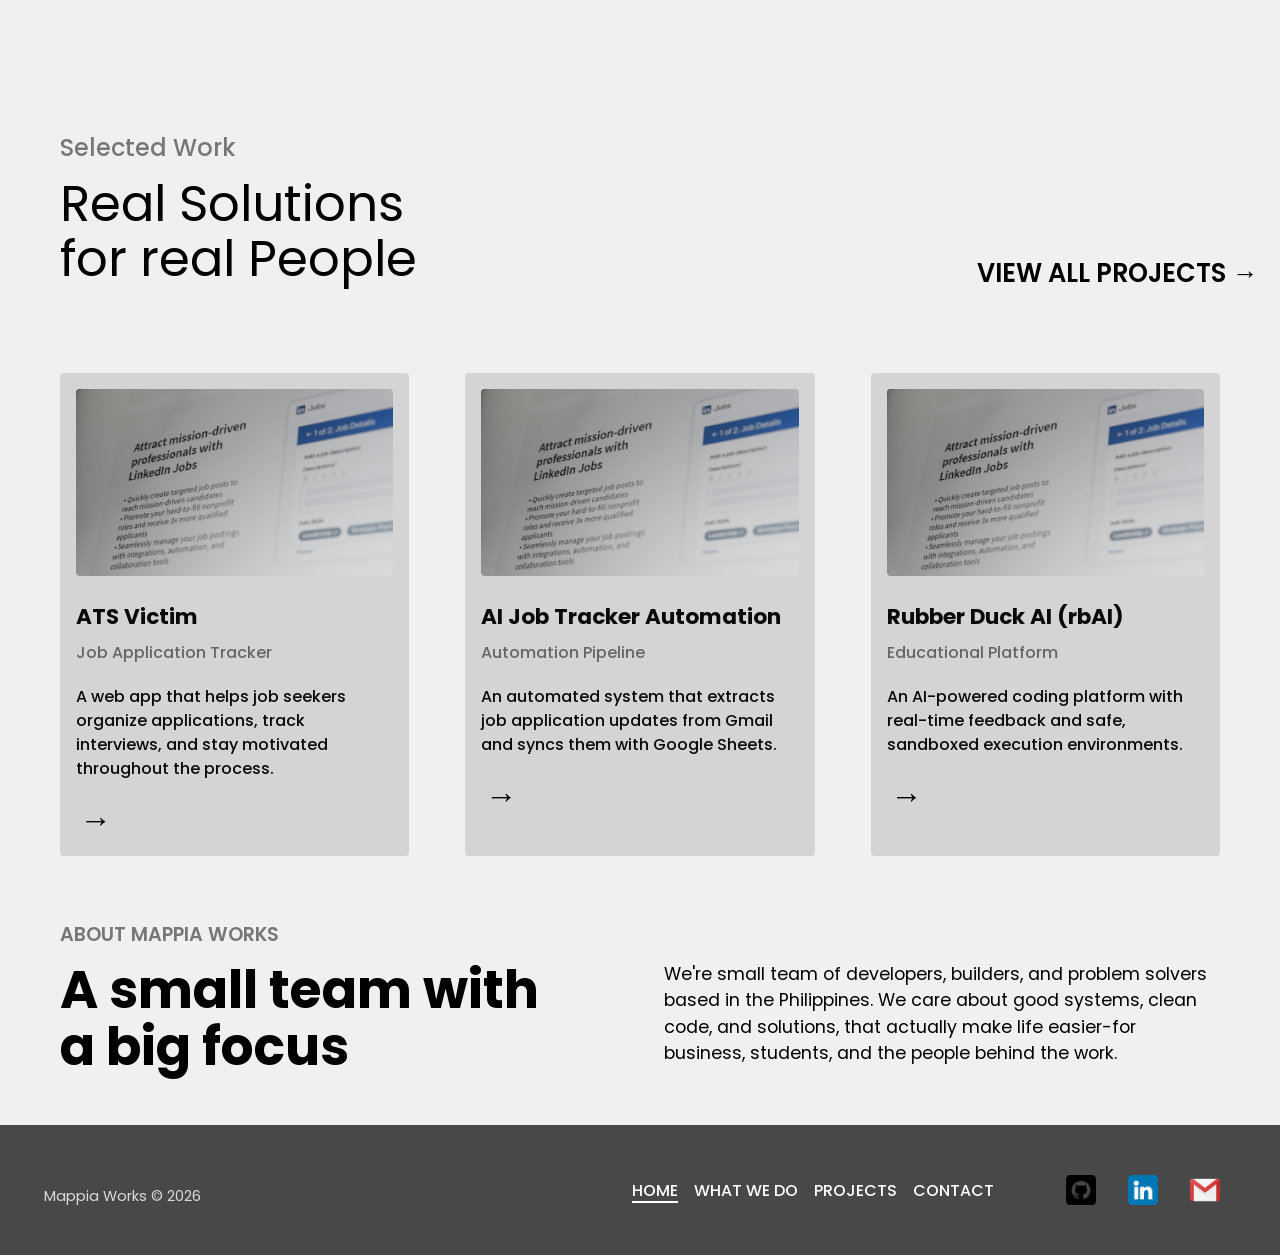
==== commit cf2d25aa: "last-part text/ samll wedo text/ editied intro space/ menu bar" ====
--- a/index.html
+++ b/index.html
@@ -18,7 +18,7 @@
       <div class="navbar">
         <h1>Mappia Works</h1>
         <button class="menu-toggle" type="button" aria-expanded="false" aria-controls="primary-navigation">
-          Menu
+          <img src="imgs/menu-bar.png" alt="menu icon" width="30" height="30" />
         </button>
         <nav id="primary-navigation">
           <ul>
@@ -27,7 +27,6 @@
             <li><a href="#our-work">Projects</a></li>
             <li><a href="#footer">Contact</a></li>
           </ul>
-          <button class="get-in-touch">Contact</button>
         </nav>
       </div>
     </header>
--- a/reponsive.css
+++ b/reponsive.css
@@ -35,10 +35,10 @@
   .menu-toggle {
     display: block;
     margin-left: auto;
-    padding: 0.45rem 0.75rem;
-    border: 1px solid #000;
+    padding: 0.45rem 0.3rem;
+    border: none;
     border-radius: 4px;
-    background: #fff;
+    background: transparent;
     color: #000;
     font: inherit;
     font-size: 0.8rem;
@@ -112,11 +112,11 @@
   }
   .get-in-touch-below {
     padding: 0.2rem 1rem;
-    font-size: 0.8rem;
+    font-size: 0.6rem;
     text-align: center;
     margin-top: 1rem;
     position: absolute;
-    top: 65%;
+    top: 68%;
     left: 50%;
     transform: translateX(-50%);
   }
@@ -134,19 +134,29 @@
     z-index: auto;
   }
 
+  .small-wedo h3 {
+    font-size: 0.7rem;
+  }
+  .small-wedo h4 {
+    font-size: 1.3rem;
+  }
+
   .small-wedo h3,
   .small-wedo h4 {
-    font-size: 0.9rem;
+    position: static;
+    top: auto;
   }
 
   .small-wedo p {
-    width: 100%;
+    white-space: normal;
     margin-left: 0;
     position: static;
     bottom: auto;
-    margin-top: 5rem;
-    text-align: left;
-    font-size: 0.8rem;
+    margin-top: 1rem;
+    width: 100%;
+    min-width: 0;
+    max-width: 100%;
+    font-size: 0.6rem;
   }
 
   .work-list ul {
@@ -157,6 +167,7 @@
 
   .work-list li {
     width: 100%;
+    padding: 0.2rem;
   }
 
   .work-list li h3,
@@ -179,16 +190,30 @@
     font-size: 1.3rem;
   }
 
+  .our-work h3,
+  .our-work p {
+    position: static;
+    top: auto;
+  }
+
   .to-projects {
     text-align: left;
-    position: relative;
-    bottom: 5rem;
-    right: -6rem;
+    position: static;
+    bottom: auto;
+    right: auto;
+    left: auto;
+    width: fit-content;
+    margin-left: auto;
+    margin-right: 0;
+    text-align: right;
     margin-top: 1rem;
   }
 
   .to-projects a {
     font-size: 0.8rem;
+    position: relative;
+    top: -1rem;
+    left: 3rem;
   }
 
   .projects ul {
@@ -227,8 +252,8 @@
     top: -1rem;
     left: 0;
     padding: auto;
-    font-size: 0.6rem;   
-    text-align: center; 
+    font-size: 0.6rem;
+    text-align: center;
   }
 
   .last-part h3 {
@@ -252,7 +277,6 @@
     position: relative;
     right: 6.5rem;
     bottom: 1.7rem;
-   
   }
 }
 
@@ -286,22 +310,40 @@
   .get-in-touch-below {
     position: relative;
     top: 1.5rem;
+    font-size: 0.6rem;
   }
 
   .small-wedo p {
     white-space: normal;
-    padding: auto;
+    margin-left: 0;
+    margin-top: 1rem;
+    width: 100%;
+    max-width: 100%;
+    min-width: 0;
+    max-height: none;
     font-size: 0.6rem;
+    position: static;
+    bottom: auto;
+    text-align: justify;
+  }
+
+  .to-projects {
+    position: static;
+    bottom: auto;
+    left: auto;
+    right: auto;
     text-align: left;
-    position: relative;
-    bottom: 2.5rem;
-  }
-
-  .to-projects {
-    position: relative;
-    bottom: 5rem;
-    left: 9rem;
+    width: fit-content;
+    margin-left: auto;
+    margin-right: 0;
+    text-align: right;
     margin-top: 1rem;
+  }
+
+  .last-part p {
+    font-size: 0.6rem;
+    line-height: 1.2;
+    text-align: left;
   }
 
   .icons {
@@ -329,9 +371,15 @@
   }
 
   .to-projects {
-    position: relative;
-    bottom: 5rem;
-    left: 12.5rem;
+    position: static;
+    bottom: auto;
+    left: auto;
+    right: auto;
+    text-align: left;
+    width: fit-content;
+    margin-left: auto;
+    margin-right: 0;
+    text-align: right;
     margin-top: 1rem;
   }
 }
@@ -363,6 +411,12 @@
 
   #primary-navigation ul {
     gap: 1.5rem;
+  }
+
+  #intro {
+    position: relative;
+    bottom: 5rem;
+    margin-bottom: -4rem;
   }
 
   .navbar button.menu-toggle {
@@ -388,6 +442,7 @@
   .intro-image img {
     width: 100%;
     height: 100%;
+    object-fit: cover;  
     position: static;
     margin: 2rem 2rem 0;
     z-index: auto;
@@ -406,11 +461,23 @@
     font-size: 1.5rem;
   }
 
+  .small-wedo h3,
+  .small-wedo h4 {
+    position: static;
+    top: auto;
+  }
+
   .small-wedo p {
-    white-space: nowrap;
-    font-size: 0.8rem;
-    position: relative;
-    bottom: 2rem;
+    white-space: normal;
+    margin-left: 0;
+    margin-top: 1rem;
+    width: 100%;
+    max-width: 100%;
+    min-width: 0;
+    font-size: 0.6rem;
+    position: static;
+    bottom: auto;
+    text-align: justify;
   }
 
   .work-list ul {
@@ -499,6 +566,12 @@
 }
 
 @media (max-width: 1024px) and (min-width: 642px) {
+  #intro {
+    position: relative;
+    bottom: 4rem;
+    margin-bottom: 9rem;
+  }
+
   #primary-navigation li {
     font-size: 0.8rem;
     position: relative;
@@ -511,6 +584,15 @@
 
   .navbar button.menu-toggle {
     display: none;
+  }
+
+  .intro-image img {
+    width: 100%;
+    height: 100%;
+    position: static;
+    margin: 2rem 2rem 0;
+    z-index: auto;
+    object-fit: cover;
   }
 
   .intro-content h2 {
@@ -524,6 +606,11 @@
     overflow-wrap: break-word;
   }
 
+  .get-in-touch-below {
+    padding: 0.9rem 1.rem;
+    font-size: 0.8rem;
+  }
+
   .small-wedo h3 {
     font-size: 1.2rem;
   }
@@ -534,6 +621,16 @@
 
   .small-wedo p {
     font-size: 0.8rem;
+  }
+
+  .projects ul {
+    display: flex;
+    flex-direction: column;
+    gap: 1rem;
+  }
+
+  .projects li {
+    width: 100%;
   }
 
   .work-list li h3 {
@@ -600,6 +697,35 @@
   }
 }
 
+@media (min-width: 1025px) {
+  .small-wedo p {
+    width: min(56%, 600px);
+    text-align: justify;
+  }
+
+  .last-part {
+    display: grid;
+    grid-template-columns: minmax(0, 1fr) minmax(0, 1fr);
+    column-gap: 3rem;
+    align-items: start;
+  }
+
+  .last-part h3 {
+    grid-column: 1 / -1;
+  }
+
+  .last-part h4 {
+    grid-column: 1;
+  }
+
+  .last-part p {
+    grid-column: 2;
+    position: static;
+    max-width: 100%;
+    margin-top: 0;
+  }
+}
+
 @media (min-width: 1025px) and (max-width: 1440px) {
   .intro-content h2 {
     font-size: 3.3rem;
@@ -614,10 +740,6 @@
 
   .last-part p {
     font-size: 1.1rem;
-    position: relative;
-   
-    left: 50rem;
-    bottom: 5rem;
   }
 
   .to-projects {
@@ -629,8 +751,6 @@
   .menu-toggle {
     display: none;
   }
-
-  
 }
 
 @media (min-width: 642px) and (max-width: 1024px) {
@@ -645,6 +765,20 @@
 }
 
 @media (min-width: 2560px) {
+  
+  .intro-image img {
+    width: 80%;
+  }
+
+  .intro-image img {
+    width: 100%;
+    height: 100%;
+    position: static;
+    margin: 2rem 2rem 0;
+    z-index: auto;
+    object-fit: cover;
+  }
+ 
   .last-part p {
     font-size: 1.6rem;
     line-height: 1.5;
@@ -665,9 +799,9 @@
   }
 
   .footer-nav {
-   font-size: 1.5rem;
-  }
-  
+    font-size: 1.5rem;
+  }
+
   .footer-nav ul {
     gap: 3rem;
   }
@@ -697,5 +831,29 @@
     bottom: 5rem;
     left: -1rem;
   }
-
-}
+}
+ 
+
+@media (min-width: 750px) {
+  .intro-image img {
+    width: 100%;
+    height: 100%;
+    position: static;
+    margin: 2rem 2rem 0;
+    z-index: auto;
+  }
+
+  
+}
+
+@media (min-width: 990px) {
+  .intro-image img {
+    width: 100%;
+    height: 100%;
+    position: static;
+    margin: 2rem 2rem 0;
+    z-index: auto;
+  }
+  
+
+}
